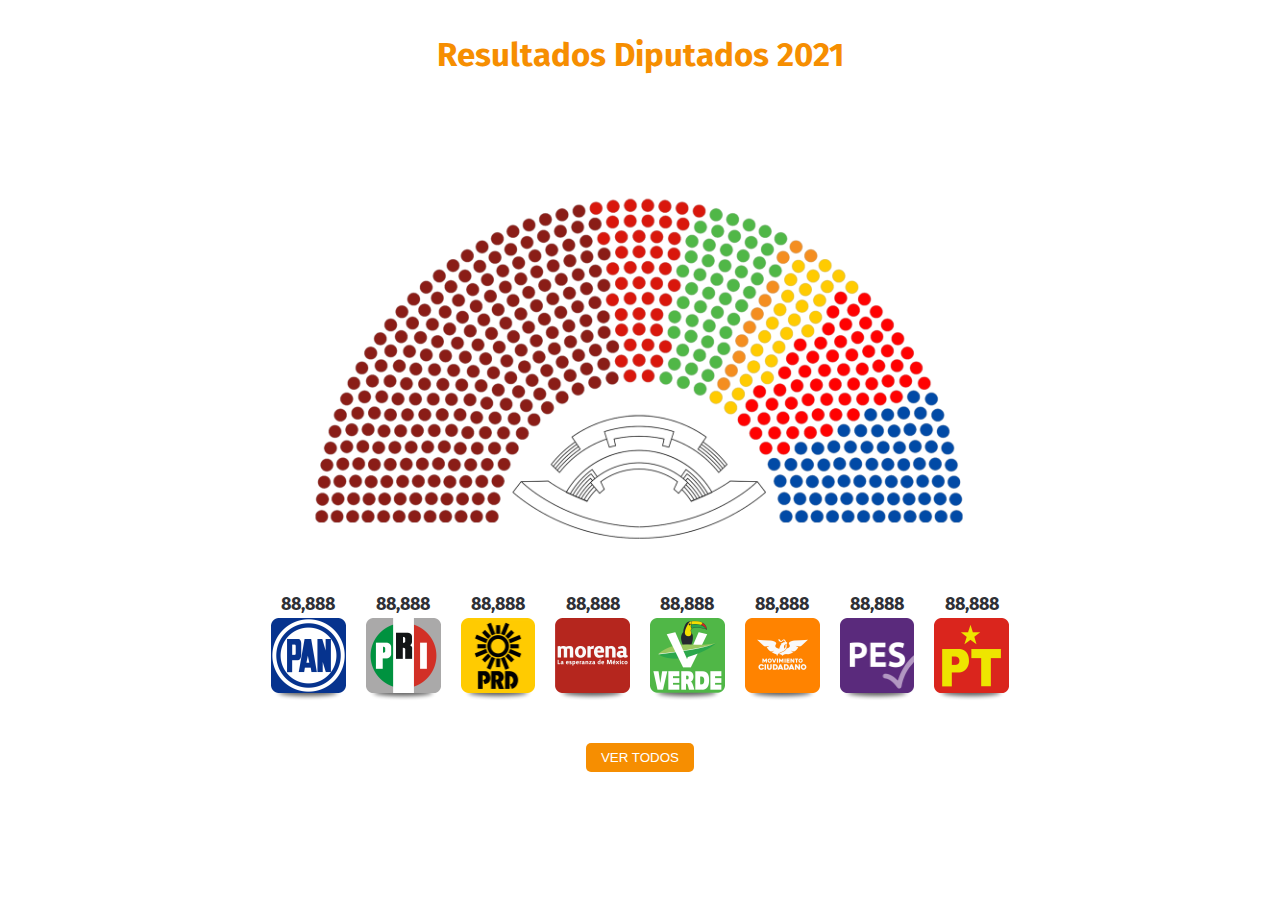
==== docs/index.html @ 229eb5ef "update functionality buttons" ====
<!DOCTYPE html><html lang="es"><head><meta charset="UTF-8"><meta name="viewport" content="width=device-width,initial-scale=1,maximum-scale=1,user-scalable=no"><title>Resultados diputados 2021</title><link rel="stylesheet" href="css/styles.min.css"></head><body><div class="container"><h2 class="title">Resultados Diputados 2021</h2><div class="imagen-camara"><img src="img/asientos/camara-img.png" class="img-responsive" alt=""><div class="imagen-camara__asientos asientos"><img src="img/asientos/pan.png" class="img-responsive" alt="" data="pan"> <img src="img/asientos/pri.png" class="img-responsive" alt="" data="pri"> <img src="img/asientos/prd.png" class="img-responsive" alt="" data="prd"> <img src="img/asientos/morena.png" class="img-responsive" alt="" data="morena"> <img src="img/asientos/pv.png" class="img-responsive" alt="" data="pv"> <img src="img/asientos/mc.png" class="img-responsive" alt="" data="mc"> <img src="img/asientos/pt.png" class="img-responsive" alt="" data="pt"></div></div><div class="botones-partidos"><div class="botones-partidos__wrap-boton wrap-button"><span class="botones-partidos__number contador-partido">88,888</span><div class="botones-partidos__boton boton-partido" data="pan"><img src="img/pan.png" class="img-responsive" alt=""></div><img src="img/shadow.png" class="shadow-button" alt=""></div><div class="botones-partidos__wrap-boton wrap-button"><span class="botones-partidos__number contador-partido">88,888</span><div class="botones-partidos__boton boton-partido" data="pri"><img src="img/pri.png" class="img-responsive" alt=""></div><img src="img/shadow.png" class="shadow-button" alt=""></div><div class="botones-partidos__wrap-boton wrap-button"><span class="botones-partidos__number contador-partido">88,888</span><div class="botones-partidos__boton boton-partido" data="prd"><img src="img/prd.png" class="img-responsive" alt=""></div><img src="img/shadow.png" class="shadow-button" alt=""></div><div class="botones-partidos__wrap-boton wrap-button"><span class="botones-partidos__number contador-partido">88,888</span><div class="botones-partidos__boton boton-partido" data="morena"><img src="img/morena.png" class="img-responsive" alt=""></div><img src="img/shadow.png" class="shadow-button" alt=""></div><div class="botones-partidos__wrap-boton wrap-button"><span class="botones-partidos__number contador-partido">88,888</span><div class="botones-partidos__boton boton-partido" data="pv"><img src="img/pv.png" class="img-responsive" alt=""></div><img src="img/shadow.png" class="shadow-button" alt=""></div><div class="botones-partidos__wrap-boton wrap-button"><span class="botones-partidos__number contador-partido">88,888</span><div class="botones-partidos__boton boton-partido" data="mc"><img src="img/mc.png" class="img-responsive" alt=""></div><img src="img/shadow.png" class="shadow-button" alt=""></div><div class="botones-partidos__wrap-boton wrap-button"><span class="botones-partidos__number contador-partido">88,888</span><div class="botones-partidos__boton boton-partido" data="pes"><img src="img/pes.png" class="img-responsive" alt=""></div><img src="img/shadow.png" class="shadow-button" alt=""></div><div class="botones-partidos__wrap-boton wrap-button"><span class="botones-partidos__number contador-partido">88,888</span><div class="botones-partidos__boton boton-partido" data="pt"><img src="img/pt.png" class="img-responsive" alt=""></div><img src="img/shadow.png" class="shadow-button" alt=""></div></div><div class="wrap-button-all"><button class="button-all">Ver todos</button></div></div><script src="js/resources.min.js"></script><script src="js/main.min.js"></script></body></html>
---- docs/css/styles.min.css ----
@import url("https://fonts.googleapis.com/css2?family=Fira+Sans:wght@300;400;700&display=swap");*{margin:0;padding:0;box-sizing:border-box}body{background-color:#fff;color:#2e3035;font-family:'Fira Sans', sans-serif}.container{width:100%;max-width:768px;margin:0 auto;padding:20px 15px;position:relative}.title{text-align:center;color:#f68e01;padding:15px 0;font-size:1.5625rem}@media screen and (min-width: 48rem){.title{font-size:2.0625rem}}.img-responsive{display:block;width:100%;height:auto;margin:0 auto}.imagen-camara{position:relative;height:250px}.imagen-camara__asientos{position:absolute;top:0;left:0;width:100%;height:100%}.imagen-camara__asientos img{position:absolute;top:0;left:0;width:100%;height:auto}@media screen and (min-width: 48rem){.imagen-camara{height:500px}}.botones-partidos{display:-webkit-box;display:-webkit-flex;display:-ms-flexbox;display:flex;-webkit-box-pack:justify;-webkit-justify-content:space-between;-ms-flex-pack:justify;justify-content:space-between;-webkit-flex-wrap:wrap;-ms-flex-wrap:wrap;flex-wrap:wrap}.botones-partidos__wrap-boton{width:calc((100% - 60px) / 4);position:relative;margin-bottom:30px;padding-bottom:20px}.botones-partidos__wrap-boton .shadow-button{display:block;width:110%;position:absolute;bottom:10px;left:-4px;right:0;margin:0 auto}.botones-partidos__boton{cursor:pointer;-webkit-transition:all .2s ease-in-out;transition:all .2s ease-in-out;position:relative;z-index:2}.botones-partidos__boton:hover{-webkit-transform:scale(0.9);-ms-transform:scale(0.9);transform:scale(0.9)}.botones-partidos__number{display:block;text-align:center;font-weight:700;padding:3px 0;font-size:1.125rem}@media screen and (min-width: 48rem){.botones-partidos__wrap-boton{width:calc((100% - 140px) / 8)}}.wrap-button-all{display:-webkit-box;display:-webkit-flex;display:-ms-flexbox;display:flex;-webkit-box-pack:center;-webkit-justify-content:center;-ms-flex-pack:center;justify-content:center}.wrap-button-all .button-all{display:inline-block;background-color:#f68e01;color:white;border:none;outline:none !important;text-transform:uppercase;padding:7px 15px;border-radius:5px;cursor:pointer;-webkit-transition:all .2s ease-in-out;transition:all .2s ease-in-out}.wrap-button-all .button-all:hover{opacity:.8}
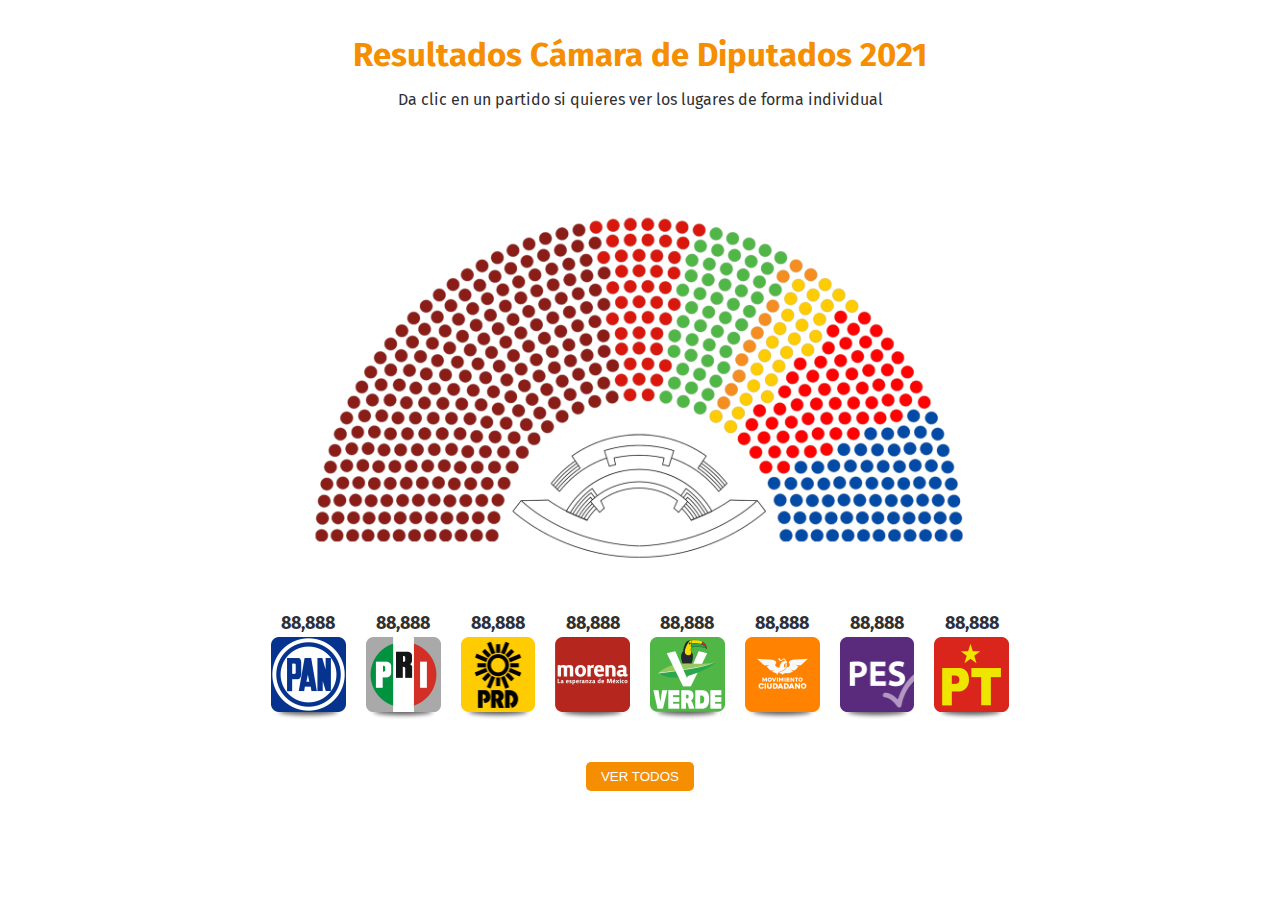
==== commit 63398547: "add text instructions" ====
--- a/docs/index.html
+++ b/docs/index.html
@@ -1 +1 @@
-<!DOCTYPE html><html lang="es"><head><meta charset="UTF-8"><meta name="viewport" content="width=device-width,initial-scale=1,maximum-scale=1,user-scalable=no"><title>Resultados diputados 2021</title><link rel="stylesheet" href="css/styles.min.css"></head><body><div class="container"><h2 class="title">Resultados Diputados 2021</h2><div class="imagen-camara"><img src="img/asientos/camara-img.png" class="img-responsive" alt=""><div class="imagen-camara__asientos asientos"><img src="img/asientos/pan.png" class="img-responsive" alt="" data="pan"> <img src="img/asientos/pri.png" class="img-responsive" alt="" data="pri"> <img src="img/asientos/prd.png" class="img-responsive" alt="" data="prd"> <img src="img/asientos/morena.png" class="img-responsive" alt="" data="morena"> <img src="img/asientos/pv.png" class="img-responsive" alt="" data="pv"> <img src="img/asientos/mc.png" class="img-responsive" alt="" data="mc"> <img src="img/asientos/pt.png" class="img-responsive" alt="" data="pt"></div></div><div class="botones-partidos"><div class="botones-partidos__wrap-boton wrap-button"><span class="botones-partidos__number contador-partido">88,888</span><div class="botones-partidos__boton boton-partido" data="pan"><img src="img/pan.png" class="img-responsive" alt=""></div><img src="img/shadow.png" class="shadow-button" alt=""></div><div class="botones-partidos__wrap-boton wrap-button"><span class="botones-partidos__number contador-partido">88,888</span><div class="botones-partidos__boton boton-partido" data="pri"><img src="img/pri.png" class="img-responsive" alt=""></div><img src="img/shadow.png" class="shadow-button" alt=""></div><div class="botones-partidos__wrap-boton wrap-button"><span class="botones-partidos__number contador-partido">88,888</span><div class="botones-partidos__boton boton-partido" data="prd"><img src="img/prd.png" class="img-responsive" alt=""></div><img src="img/shadow.png" class="shadow-button" alt=""></div><div class="botones-partidos__wrap-boton wrap-button"><span class="botones-partidos__number contador-partido">88,888</span><div class="botones-partidos__boton boton-partido" data="morena"><img src="img/morena.png" class="img-responsive" alt=""></div><img src="img/shadow.png" class="shadow-button" alt=""></div><div class="botones-partidos__wrap-boton wrap-button"><span class="botones-partidos__number contador-partido">88,888</span><div class="botones-partidos__boton boton-partido" data="pv"><img src="img/pv.png" class="img-responsive" alt=""></div><img src="img/shadow.png" class="shadow-button" alt=""></div><div class="botones-partidos__wrap-boton wrap-button"><span class="botones-partidos__number contador-partido">88,888</span><div class="botones-partidos__boton boton-partido" data="mc"><img src="img/mc.png" class="img-responsive" alt=""></div><img src="img/shadow.png" class="shadow-button" alt=""></div><div class="botones-partidos__wrap-boton wrap-button"><span class="botones-partidos__number contador-partido">88,888</span><div class="botones-partidos__boton boton-partido" data="pes"><img src="img/pes.png" class="img-responsive" alt=""></div><img src="img/shadow.png" class="shadow-button" alt=""></div><div class="botones-partidos__wrap-boton wrap-button"><span class="botones-partidos__number contador-partido">88,888</span><div class="botones-partidos__boton boton-partido" data="pt"><img src="img/pt.png" class="img-responsive" alt=""></div><img src="img/shadow.png" class="shadow-button" alt=""></div></div><div class="wrap-button-all"><button class="button-all">Ver todos</button></div></div><script src="js/resources.min.js"></script><script src="js/main.min.js"></script></body></html>+<!DOCTYPE html><html lang="es"><head><meta charset="UTF-8"><meta name="viewport" content="width=device-width,initial-scale=1,maximum-scale=1,user-scalable=no"><title>Resultados diputados 2021</title><link rel="stylesheet" href="css/styles.min.css"></head><body><div class="container"><h2 class="title">Resultados Cámara de Diputados 2021</h2><p class="text-instructions">Da clic en un partido si quieres ver los lugares de forma individual</p><div class="imagen-camara"><img src="img/asientos/camara-img.png" class="img-responsive" alt=""><div class="imagen-camara__asientos asientos"><img src="img/asientos/pan.png" class="img-responsive" alt="" data="pan"> <img src="img/asientos/pri.png" class="img-responsive" alt="" data="pri"> <img src="img/asientos/prd.png" class="img-responsive" alt="" data="prd"> <img src="img/asientos/morena.png" class="img-responsive" alt="" data="morena"> <img src="img/asientos/pv.png" class="img-responsive" alt="" data="pv"> <img src="img/asientos/mc.png" class="img-responsive" alt="" data="mc"> <img src="img/asientos/pt.png" class="img-responsive" alt="" data="pt"></div></div><div class="botones-partidos"><div class="botones-partidos__wrap-boton wrap-button"><span class="botones-partidos__number contador-partido">88,888</span><div class="botones-partidos__boton boton-partido" data="pan"><img src="img/pan.png" class="img-responsive" alt=""></div><img src="img/shadow.png" class="shadow-button" alt=""></div><div class="botones-partidos__wrap-boton wrap-button"><span class="botones-partidos__number contador-partido">88,888</span><div class="botones-partidos__boton boton-partido" data="pri"><img src="img/pri.png" class="img-responsive" alt=""></div><img src="img/shadow.png" class="shadow-button" alt=""></div><div class="botones-partidos__wrap-boton wrap-button"><span class="botones-partidos__number contador-partido">88,888</span><div class="botones-partidos__boton boton-partido" data="prd"><img src="img/prd.png" class="img-responsive" alt=""></div><img src="img/shadow.png" class="shadow-button" alt=""></div><div class="botones-partidos__wrap-boton wrap-button"><span class="botones-partidos__number contador-partido">88,888</span><div class="botones-partidos__boton boton-partido" data="morena"><img src="img/morena.png" class="img-responsive" alt=""></div><img src="img/shadow.png" class="shadow-button" alt=""></div><div class="botones-partidos__wrap-boton wrap-button"><span class="botones-partidos__number contador-partido">88,888</span><div class="botones-partidos__boton boton-partido" data="pv"><img src="img/pv.png" class="img-responsive" alt=""></div><img src="img/shadow.png" class="shadow-button" alt=""></div><div class="botones-partidos__wrap-boton wrap-button"><span class="botones-partidos__number contador-partido">88,888</span><div class="botones-partidos__boton boton-partido" data="mc"><img src="img/mc.png" class="img-responsive" alt=""></div><img src="img/shadow.png" class="shadow-button" alt=""></div><div class="botones-partidos__wrap-boton wrap-button"><span class="botones-partidos__number contador-partido">88,888</span><div class="botones-partidos__boton boton-partido" data="pes"><img src="img/pes.png" class="img-responsive" alt=""></div><img src="img/shadow.png" class="shadow-button" alt=""></div><div class="botones-partidos__wrap-boton wrap-button"><span class="botones-partidos__number contador-partido">88,888</span><div class="botones-partidos__boton boton-partido" data="pt"><img src="img/pt.png" class="img-responsive" alt=""></div><img src="img/shadow.png" class="shadow-button" alt=""></div></div><div class="wrap-button-all"><button class="button-all">Ver todos</button></div></div><script src="js/resources.min.js"></script><script src="js/main.min.js"></script></body></html>--- a/docs/css/styles.min.css
+++ b/docs/css/styles.min.css
@@ -1 +1 @@
-@import url("https://fonts.googleapis.com/css2?family=Fira+Sans:wght@300;400;700&display=swap");*{margin:0;padding:0;box-sizing:border-box}body{background-color:#fff;color:#2e3035;font-family:'Fira Sans', sans-serif}.container{width:100%;max-width:768px;margin:0 auto;padding:20px 15px;position:relative}.title{text-align:center;color:#f68e01;padding:15px 0;font-size:1.5625rem}@media screen and (min-width: 48rem){.title{font-size:2.0625rem}}.img-responsive{display:block;width:100%;height:auto;margin:0 auto}.imagen-camara{position:relative;height:250px}.imagen-camara__asientos{position:absolute;top:0;left:0;width:100%;height:100%}.imagen-camara__asientos img{position:absolute;top:0;left:0;width:100%;height:auto}@media screen and (min-width: 48rem){.imagen-camara{height:500px}}.botones-partidos{display:-webkit-box;display:-webkit-flex;display:-ms-flexbox;display:flex;-webkit-box-pack:justify;-webkit-justify-content:space-between;-ms-flex-pack:justify;justify-content:space-between;-webkit-flex-wrap:wrap;-ms-flex-wrap:wrap;flex-wrap:wrap}.botones-partidos__wrap-boton{width:calc((100% - 60px) / 4);position:relative;margin-bottom:30px;padding-bottom:20px}.botones-partidos__wrap-boton .shadow-button{display:block;width:110%;position:absolute;bottom:10px;left:-4px;right:0;margin:0 auto}.botones-partidos__boton{cursor:pointer;-webkit-transition:all .2s ease-in-out;transition:all .2s ease-in-out;position:relative;z-index:2}.botones-partidos__boton:hover{-webkit-transform:scale(0.9);-ms-transform:scale(0.9);transform:scale(0.9)}.botones-partidos__number{display:block;text-align:center;font-weight:700;padding:3px 0;font-size:1.125rem}@media screen and (min-width: 48rem){.botones-partidos__wrap-boton{width:calc((100% - 140px) / 8)}}.wrap-button-all{display:-webkit-box;display:-webkit-flex;display:-ms-flexbox;display:flex;-webkit-box-pack:center;-webkit-justify-content:center;-ms-flex-pack:center;justify-content:center}.wrap-button-all .button-all{display:inline-block;background-color:#f68e01;color:white;border:none;outline:none !important;text-transform:uppercase;padding:7px 15px;border-radius:5px;cursor:pointer;-webkit-transition:all .2s ease-in-out;transition:all .2s ease-in-out}.wrap-button-all .button-all:hover{opacity:.8}
+@import url("https://fonts.googleapis.com/css2?family=Fira+Sans:wght@300;400;700&display=swap");*{margin:0;padding:0;box-sizing:border-box}body{background-color:#fff;color:#2e3035;font-family:'Fira Sans', sans-serif}.container{width:100%;max-width:768px;margin:0 auto;padding:20px 15px;position:relative}.title{text-align:center;color:#f68e01;padding:15px 0;font-size:1.5625rem}@media screen and (min-width: 48rem){.title{font-size:2.0625rem}}.text-instructions{text-align:center}.img-responsive{display:block;width:100%;height:auto;margin:0 auto}.imagen-camara{position:relative;height:250px}.imagen-camara__asientos{position:absolute;top:0;left:0;width:100%;height:100%}.imagen-camara__asientos img{position:absolute;top:0;left:0;width:100%;height:auto}@media screen and (min-width: 48rem){.imagen-camara{height:500px}}.botones-partidos{display:-webkit-box;display:-webkit-flex;display:-ms-flexbox;display:flex;-webkit-box-pack:justify;-webkit-justify-content:space-between;-ms-flex-pack:justify;justify-content:space-between;-webkit-flex-wrap:wrap;-ms-flex-wrap:wrap;flex-wrap:wrap}.botones-partidos__wrap-boton{width:calc((100% - 60px) / 4);position:relative;margin-bottom:30px;padding-bottom:20px}.botones-partidos__wrap-boton .shadow-button{display:block;width:110%;position:absolute;bottom:10px;left:-4px;right:0;margin:0 auto}.botones-partidos__boton{cursor:pointer;-webkit-transition:all .2s ease-in-out;transition:all .2s ease-in-out;position:relative;z-index:2}.botones-partidos__boton:hover{-webkit-transform:scale(0.9);-ms-transform:scale(0.9);transform:scale(0.9)}.botones-partidos__number{display:block;text-align:center;font-weight:700;padding:3px 0;font-size:1.125rem}@media screen and (min-width: 48rem){.botones-partidos__wrap-boton{width:calc((100% - 140px) / 8)}}.wrap-button-all{display:-webkit-box;display:-webkit-flex;display:-ms-flexbox;display:flex;-webkit-box-pack:center;-webkit-justify-content:center;-ms-flex-pack:center;justify-content:center}.wrap-button-all .button-all{display:inline-block;background-color:#f68e01;color:white;border:none;outline:none !important;text-transform:uppercase;padding:7px 15px;border-radius:5px;cursor:pointer;-webkit-transition:all .2s ease-in-out;transition:all .2s ease-in-out}.wrap-button-all .button-all:hover{opacity:.8}
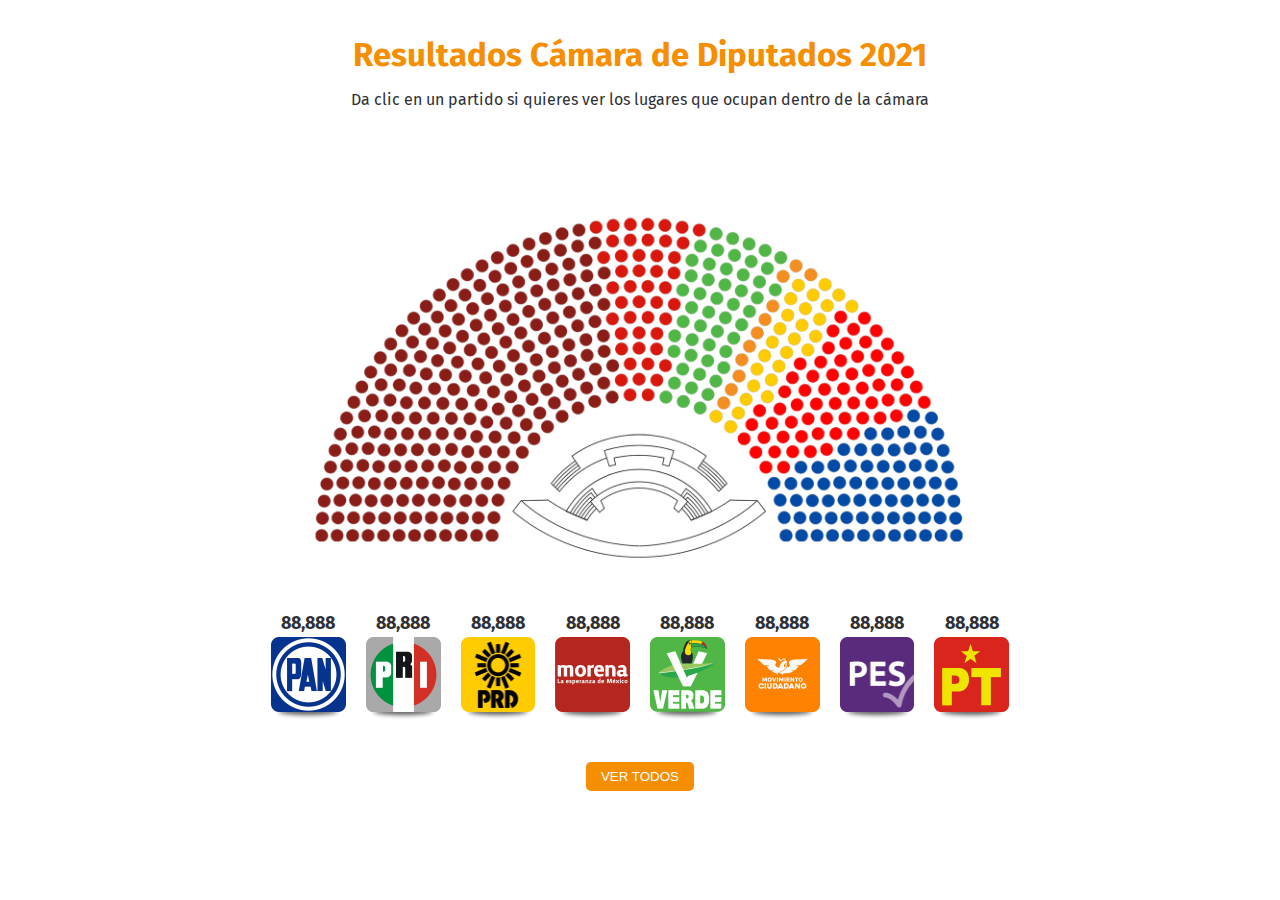
==== commit 5de99f25: "add production component" ====
--- a/docs/index.html
+++ b/docs/index.html
@@ -1 +1 @@
-<!DOCTYPE html><html lang="es"><head><meta charset="UTF-8"><meta name="viewport" content="width=device-width,initial-scale=1,maximum-scale=1,user-scalable=no"><title>Resultados diputados 2021</title><link rel="stylesheet" href="css/styles.min.css"></head><body><div class="container"><h2 class="title">Resultados Cámara de Diputados 2021</h2><p class="text-instructions">Da clic en un partido si quieres ver los lugares de forma individual</p><div class="imagen-camara"><img src="img/asientos/camara-img.png" class="img-responsive" alt=""><div class="imagen-camara__asientos asientos"><img src="img/asientos/pan.png" class="img-responsive" alt="" data="pan"> <img src="img/asientos/pri.png" class="img-responsive" alt="" data="pri"> <img src="img/asientos/prd.png" class="img-responsive" alt="" data="prd"> <img src="img/asientos/morena.png" class="img-responsive" alt="" data="morena"> <img src="img/asientos/pv.png" class="img-responsive" alt="" data="pv"> <img src="img/asientos/mc.png" class="img-responsive" alt="" data="mc"> <img src="img/asientos/pt.png" class="img-responsive" alt="" data="pt"></div></div><div class="botones-partidos"><div class="botones-partidos__wrap-boton wrap-button"><span class="botones-partidos__number contador-partido">88,888</span><div class="botones-partidos__boton boton-partido" data="pan"><img src="img/pan.png" class="img-responsive" alt=""></div><img src="img/shadow.png" class="shadow-button" alt=""></div><div class="botones-partidos__wrap-boton wrap-button"><span class="botones-partidos__number contador-partido">88,888</span><div class="botones-partidos__boton boton-partido" data="pri"><img src="img/pri.png" class="img-responsive" alt=""></div><img src="img/shadow.png" class="shadow-button" alt=""></div><div class="botones-partidos__wrap-boton wrap-button"><span class="botones-partidos__number contador-partido">88,888</span><div class="botones-partidos__boton boton-partido" data="prd"><img src="img/prd.png" class="img-responsive" alt=""></div><img src="img/shadow.png" class="shadow-button" alt=""></div><div class="botones-partidos__wrap-boton wrap-button"><span class="botones-partidos__number contador-partido">88,888</span><div class="botones-partidos__boton boton-partido" data="morena"><img src="img/morena.png" class="img-responsive" alt=""></div><img src="img/shadow.png" class="shadow-button" alt=""></div><div class="botones-partidos__wrap-boton wrap-button"><span class="botones-partidos__number contador-partido">88,888</span><div class="botones-partidos__boton boton-partido" data="pv"><img src="img/pv.png" class="img-responsive" alt=""></div><img src="img/shadow.png" class="shadow-button" alt=""></div><div class="botones-partidos__wrap-boton wrap-button"><span class="botones-partidos__number contador-partido">88,888</span><div class="botones-partidos__boton boton-partido" data="mc"><img src="img/mc.png" class="img-responsive" alt=""></div><img src="img/shadow.png" class="shadow-button" alt=""></div><div class="botones-partidos__wrap-boton wrap-button"><span class="botones-partidos__number contador-partido">88,888</span><div class="botones-partidos__boton boton-partido" data="pes"><img src="img/pes.png" class="img-responsive" alt=""></div><img src="img/shadow.png" class="shadow-button" alt=""></div><div class="botones-partidos__wrap-boton wrap-button"><span class="botones-partidos__number contador-partido">88,888</span><div class="botones-partidos__boton boton-partido" data="pt"><img src="img/pt.png" class="img-responsive" alt=""></div><img src="img/shadow.png" class="shadow-button" alt=""></div></div><div class="wrap-button-all"><button class="button-all">Ver todos</button></div></div><script src="js/resources.min.js"></script><script src="js/main.min.js"></script></body></html>+<!DOCTYPE html><html lang="es"><head><meta charset="UTF-8"><meta name="viewport" content="width=device-width,initial-scale=1,maximum-scale=1,user-scalable=no"><title>Resultados diputados 2021</title><link rel="stylesheet" href="css/styles.min.css"></head><body><div class="container"><h2 class="title">Resultados Cámara de Diputados 2021</h2><p class="text-instructions">Da clic en un partido si quieres ver los lugares que ocupan dentro de la cámara</p><div class="imagen-camara"><img src="img/asientos/camara-img.png" class="img-responsive" alt=""><div class="imagen-camara__asientos asientos"><img src="img/asientos/pan.png" class="img-responsive" alt="" data="pan"> <img src="img/asientos/pri.png" class="img-responsive" alt="" data="pri"> <img src="img/asientos/prd.png" class="img-responsive" alt="" data="prd"> <img src="img/asientos/morena.png" class="img-responsive" alt="" data="morena"> <img src="img/asientos/pv.png" class="img-responsive" alt="" data="pv"> <img src="img/asientos/mc.png" class="img-responsive" alt="" data="mc"> <img src="img/asientos/pt.png" class="img-responsive" alt="" data="pt"></div></div><div class="botones-partidos"><div class="botones-partidos__wrap-boton wrap-button"><span class="botones-partidos__number contador-partido">88,888</span><div class="botones-partidos__boton boton-partido" data="pan"><img src="img/pan.png" class="img-responsive" alt=""></div><img src="img/shadow.png" class="shadow-button" alt=""></div><div class="botones-partidos__wrap-boton wrap-button"><span class="botones-partidos__number contador-partido">88,888</span><div class="botones-partidos__boton boton-partido" data="pri"><img src="img/pri.png" class="img-responsive" alt=""></div><img src="img/shadow.png" class="shadow-button" alt=""></div><div class="botones-partidos__wrap-boton wrap-button"><span class="botones-partidos__number contador-partido">88,888</span><div class="botones-partidos__boton boton-partido" data="prd"><img src="img/prd.png" class="img-responsive" alt=""></div><img src="img/shadow.png" class="shadow-button" alt=""></div><div class="botones-partidos__wrap-boton wrap-button"><span class="botones-partidos__number contador-partido">88,888</span><div class="botones-partidos__boton boton-partido" data="morena"><img src="img/morena.png" class="img-responsive" alt=""></div><img src="img/shadow.png" class="shadow-button" alt=""></div><div class="botones-partidos__wrap-boton wrap-button"><span class="botones-partidos__number contador-partido">88,888</span><div class="botones-partidos__boton boton-partido" data="pv"><img src="img/pv.png" class="img-responsive" alt=""></div><img src="img/shadow.png" class="shadow-button" alt=""></div><div class="botones-partidos__wrap-boton wrap-button"><span class="botones-partidos__number contador-partido">88,888</span><div class="botones-partidos__boton boton-partido" data="mc"><img src="img/mc.png" class="img-responsive" alt=""></div><img src="img/shadow.png" class="shadow-button" alt=""></div><div class="botones-partidos__wrap-boton wrap-button"><span class="botones-partidos__number contador-partido">88,888</span><div class="botones-partidos__boton boton-partido" data="pes"><img src="img/pes.png" class="img-responsive" alt=""></div><img src="img/shadow.png" class="shadow-button" alt=""></div><div class="botones-partidos__wrap-boton wrap-button"><span class="botones-partidos__number contador-partido">88,888</span><div class="botones-partidos__boton boton-partido" data="pt"><img src="img/pt.png" class="img-responsive" alt=""></div><img src="img/shadow.png" class="shadow-button" alt=""></div></div><div class="wrap-button-all"><button class="button-all">Ver todos</button></div></div><script src="js/resources.min.js"></script><script src="js/main.min.js"></script></body></html>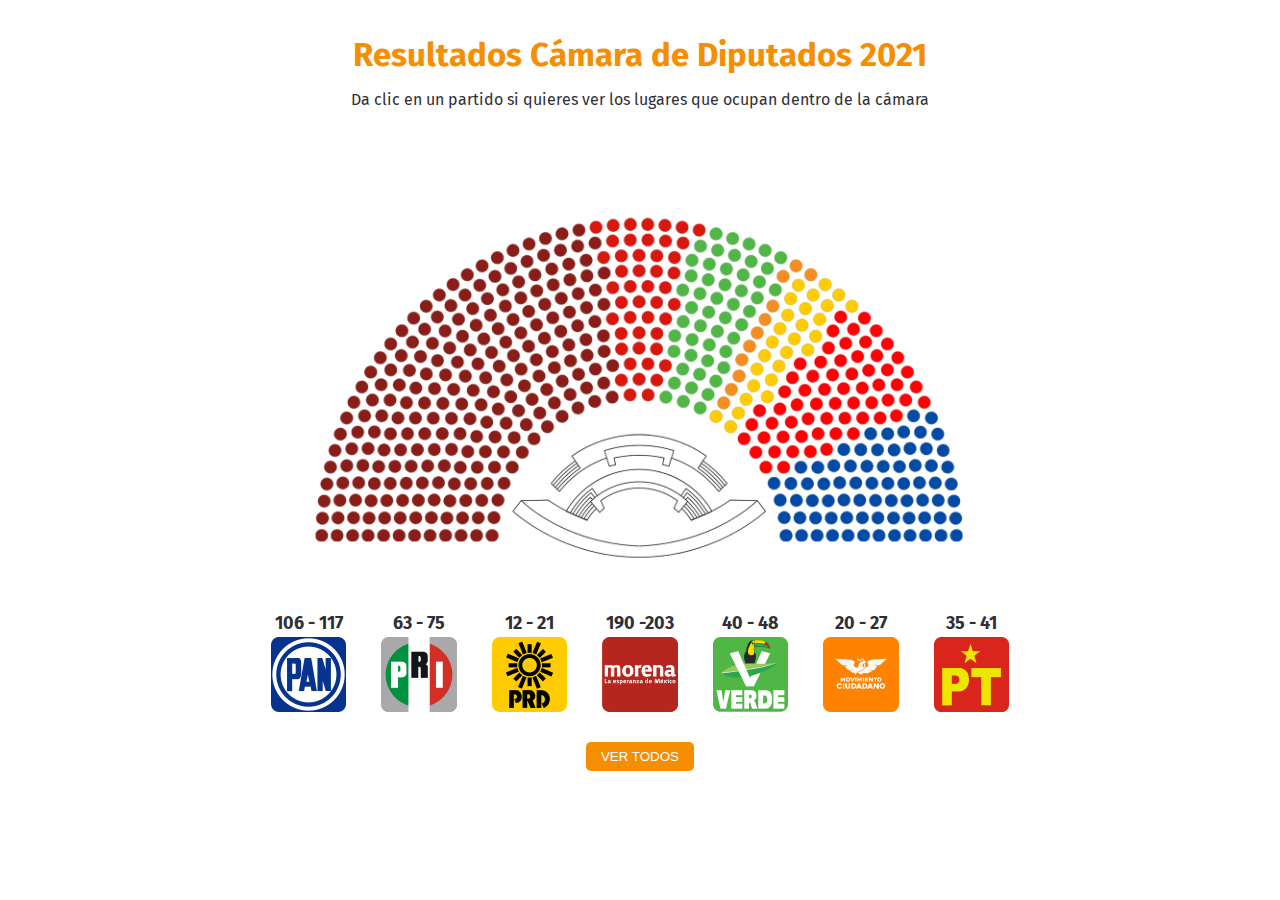
==== commit fe78c4d7: "add info to component" ====
--- a/docs/index.html
+++ b/docs/index.html
@@ -1 +1 @@
-<!DOCTYPE html><html lang="es"><head><meta charset="UTF-8"><meta name="viewport" content="width=device-width,initial-scale=1,maximum-scale=1,user-scalable=no"><title>Resultados diputados 2021</title><link rel="stylesheet" href="css/styles.min.css"></head><body><div class="container"><h2 class="title">Resultados Cámara de Diputados 2021</h2><p class="text-instructions">Da clic en un partido si quieres ver los lugares que ocupan dentro de la cámara</p><div class="imagen-camara"><img src="img/asientos/camara-img.png" class="img-responsive" alt=""><div class="imagen-camara__asientos asientos"><img src="img/asientos/pan.png" class="img-responsive" alt="" data="pan"> <img src="img/asientos/pri.png" class="img-responsive" alt="" data="pri"> <img src="img/asientos/prd.png" class="img-responsive" alt="" data="prd"> <img src="img/asientos/morena.png" class="img-responsive" alt="" data="morena"> <img src="img/asientos/pv.png" class="img-responsive" alt="" data="pv"> <img src="img/asientos/mc.png" class="img-responsive" alt="" data="mc"> <img src="img/asientos/pt.png" class="img-responsive" alt="" data="pt"></div></div><div class="botones-partidos"><div class="botones-partidos__wrap-boton wrap-button"><span class="botones-partidos__number contador-partido">88,888</span><div class="botones-partidos__boton boton-partido" data="pan"><img src="img/pan.png" class="img-responsive" alt=""></div><img src="img/shadow.png" class="shadow-button" alt=""></div><div class="botones-partidos__wrap-boton wrap-button"><span class="botones-partidos__number contador-partido">88,888</span><div class="botones-partidos__boton boton-partido" data="pri"><img src="img/pri.png" class="img-responsive" alt=""></div><img src="img/shadow.png" class="shadow-button" alt=""></div><div class="botones-partidos__wrap-boton wrap-button"><span class="botones-partidos__number contador-partido">88,888</span><div class="botones-partidos__boton boton-partido" data="prd"><img src="img/prd.png" class="img-responsive" alt=""></div><img src="img/shadow.png" class="shadow-button" alt=""></div><div class="botones-partidos__wrap-boton wrap-button"><span class="botones-partidos__number contador-partido">88,888</span><div class="botones-partidos__boton boton-partido" data="morena"><img src="img/morena.png" class="img-responsive" alt=""></div><img src="img/shadow.png" class="shadow-button" alt=""></div><div class="botones-partidos__wrap-boton wrap-button"><span class="botones-partidos__number contador-partido">88,888</span><div class="botones-partidos__boton boton-partido" data="pv"><img src="img/pv.png" class="img-responsive" alt=""></div><img src="img/shadow.png" class="shadow-button" alt=""></div><div class="botones-partidos__wrap-boton wrap-button"><span class="botones-partidos__number contador-partido">88,888</span><div class="botones-partidos__boton boton-partido" data="mc"><img src="img/mc.png" class="img-responsive" alt=""></div><img src="img/shadow.png" class="shadow-button" alt=""></div><div class="botones-partidos__wrap-boton wrap-button"><span class="botones-partidos__number contador-partido">88,888</span><div class="botones-partidos__boton boton-partido" data="pes"><img src="img/pes.png" class="img-responsive" alt=""></div><img src="img/shadow.png" class="shadow-button" alt=""></div><div class="botones-partidos__wrap-boton wrap-button"><span class="botones-partidos__number contador-partido">88,888</span><div class="botones-partidos__boton boton-partido" data="pt"><img src="img/pt.png" class="img-responsive" alt=""></div><img src="img/shadow.png" class="shadow-button" alt=""></div></div><div class="wrap-button-all"><button class="button-all">Ver todos</button></div></div><script src="js/resources.min.js"></script><script src="js/main.min.js"></script></body></html>+<!DOCTYPE html><html lang="es"><head><meta charset="UTF-8"><meta name="viewport" content="width=device-width,initial-scale=1,maximum-scale=1,user-scalable=no"><title>Resultados diputados 2021</title><link rel="stylesheet" href="css/styles.min.css"></head><body><div class="container"><h2 class="title">Resultados Cámara de Diputados 2021</h2><p class="text-instructions">Da clic en un partido si quieres ver los lugares que ocupan dentro de la cámara</p><div class="imagen-camara"><img src="img/asientos/camara-img.png" class="img-responsive" alt=""><div class="imagen-camara__asientos asientos"><img src="img/asientos/pan.png" class="img-responsive" alt="" data="pan"> <img src="img/asientos/pri.png" class="img-responsive" alt="" data="pri"> <img src="img/asientos/prd.png" class="img-responsive" alt="" data="prd"> <img src="img/asientos/morena.png" class="img-responsive" alt="" data="morena"> <img src="img/asientos/pv.png" class="img-responsive" alt="" data="pv"> <img src="img/asientos/mc.png" class="img-responsive" alt="" data="mc"> <img src="img/asientos/pt.png" class="img-responsive" alt="" data="pt"></div></div><div class="botones-partidos"><div class="botones-partidos__wrap-boton wrap-button"><span class="botones-partidos__number contador-partido">106 - 117</span><div class="botones-partidos__boton boton-partido" data="pan"><img src="img/pan.png" class="img-responsive" alt=""></div><img src="img/shadow.png" class="shadow-button" alt=""></div><div class="botones-partidos__wrap-boton wrap-button"><span class="botones-partidos__number contador-partido">63 - 75</span><div class="botones-partidos__boton boton-partido" data="pri"><img src="img/pri.png" class="img-responsive" alt=""></div><img src="img/shadow.png" class="shadow-button" alt=""></div><div class="botones-partidos__wrap-boton wrap-button"><span class="botones-partidos__number contador-partido">12 - 21</span><div class="botones-partidos__boton boton-partido" data="prd"><img src="img/prd.png" class="img-responsive" alt=""></div><img src="img/shadow.png" class="shadow-button" alt=""></div><div class="botones-partidos__wrap-boton wrap-button"><span class="botones-partidos__number contador-partido">190 -203</span><div class="botones-partidos__boton boton-partido" data="morena"><img src="img/morena.png" class="img-responsive" alt=""></div><img src="img/shadow.png" class="shadow-button" alt=""></div><div class="botones-partidos__wrap-boton wrap-button"><span class="botones-partidos__number contador-partido">40 - 48</span><div class="botones-partidos__boton boton-partido" data="pv"><img src="img/pv.png" class="img-responsive" alt=""></div><img src="img/shadow.png" class="shadow-button" alt=""></div><div class="botones-partidos__wrap-boton wrap-button"><span class="botones-partidos__number contador-partido">20 - 27</span><div class="botones-partidos__boton boton-partido" data="mc"><img src="img/mc.png" class="img-responsive" alt=""></div><img src="img/shadow.png" class="shadow-button" alt=""></div><div class="botones-partidos__wrap-boton wrap-button"><span class="botones-partidos__number contador-partido">35 - 41</span><div class="botones-partidos__boton boton-partido" data="pt"><img src="img/pt.png" class="img-responsive" alt=""></div><img src="img/shadow.png" class="shadow-button" alt=""></div></div><div class="wrap-button-all"><button class="button-all">Ver todos</button></div></div><script src="js/resources.min.js"></script><script src="js/main.min.js"></script></body></html>--- a/docs/css/styles.min.css
+++ b/docs/css/styles.min.css
@@ -1 +1 @@
-@import url("https://fonts.googleapis.com/css2?family=Fira+Sans:wght@300;400;700&display=swap");*{margin:0;padding:0;box-sizing:border-box}body{background-color:#fff;color:#2e3035;font-family:'Fira Sans', sans-serif}.container{width:100%;max-width:768px;margin:0 auto;padding:20px 15px;position:relative}.title{text-align:center;color:#f68e01;padding:15px 0;font-size:1.5625rem}@media screen and (min-width: 48rem){.title{font-size:2.0625rem}}.text-instructions{text-align:center}.img-responsive{display:block;width:100%;height:auto;margin:0 auto}.imagen-camara{position:relative;height:250px}.imagen-camara__asientos{position:absolute;top:0;left:0;width:100%;height:100%}.imagen-camara__asientos img{position:absolute;top:0;left:0;width:100%;height:auto}@media screen and (min-width: 48rem){.imagen-camara{height:500px}}.botones-partidos{display:-webkit-box;display:-webkit-flex;display:-ms-flexbox;display:flex;-webkit-box-pack:justify;-webkit-justify-content:space-between;-ms-flex-pack:justify;justify-content:space-between;-webkit-flex-wrap:wrap;-ms-flex-wrap:wrap;flex-wrap:wrap}.botones-partidos__wrap-boton{width:calc((100% - 60px) / 4);position:relative;margin-bottom:30px;padding-bottom:20px}.botones-partidos__wrap-boton .shadow-button{display:block;width:110%;position:absolute;bottom:10px;left:-4px;right:0;margin:0 auto}.botones-partidos__boton{cursor:pointer;-webkit-transition:all .2s ease-in-out;transition:all .2s ease-in-out;position:relative;z-index:2}.botones-partidos__boton:hover{-webkit-transform:scale(0.9);-ms-transform:scale(0.9);transform:scale(0.9)}.botones-partidos__number{display:block;text-align:center;font-weight:700;padding:3px 0;font-size:1.125rem}@media screen and (min-width: 48rem){.botones-partidos__wrap-boton{width:calc((100% - 140px) / 8)}}.wrap-button-all{display:-webkit-box;display:-webkit-flex;display:-ms-flexbox;display:flex;-webkit-box-pack:center;-webkit-justify-content:center;-ms-flex-pack:center;justify-content:center}.wrap-button-all .button-all{display:inline-block;background-color:#f68e01;color:white;border:none;outline:none !important;text-transform:uppercase;padding:7px 15px;border-radius:5px;cursor:pointer;-webkit-transition:all .2s ease-in-out;transition:all .2s ease-in-out}.wrap-button-all .button-all:hover{opacity:.8}
+@import url("https://fonts.googleapis.com/css2?family=Fira+Sans:wght@300;400;700&display=swap");*{margin:0;padding:0;box-sizing:border-box}body{background-color:#fff;color:#2e3035;font-family:'Fira Sans', sans-serif}.container{width:100%;max-width:768px;margin:0 auto;padding:20px 15px;position:relative}.title{text-align:center;color:#f68e01;padding:15px 0;font-size:1.5625rem}@media screen and (min-width: 47.375rem){.title{font-size:2.0625rem}}.text-instructions{text-align:center}.img-responsive{display:block;width:100%;height:auto;margin:0 auto}.imagen-camara{position:relative;height:250px}.imagen-camara__asientos{position:absolute;top:0;left:0;width:100%;height:100%}.imagen-camara__asientos img{position:absolute;top:0;left:0;width:100%;height:auto}@media screen and (min-width: 47.375rem){.imagen-camara{height:500px}}.botones-partidos{display:-webkit-box;display:-webkit-flex;display:-ms-flexbox;display:flex;-webkit-box-pack:justify;-webkit-justify-content:space-between;-ms-flex-pack:justify;justify-content:space-between;-webkit-flex-wrap:wrap;-ms-flex-wrap:wrap;flex-wrap:wrap}.botones-partidos__wrap-boton{width:calc((100% - 60px) / 4);position:relative;margin-bottom:30px}.botones-partidos__wrap-boton .shadow-button{display:block;width:110%;position:absolute;bottom:12px;left:-2px;right:0;margin:0 auto}.botones-partidos__boton{cursor:pointer;-webkit-transition:all .2s ease-in-out;transition:all .2s ease-in-out;position:relative;z-index:2}.botones-partidos__boton:hover{-webkit-transform:scale(0.9);-ms-transform:scale(0.9);transform:scale(0.9)}.botones-partidos__number{display:block;text-align:center;font-weight:700;padding:3px 0;font-size:1.125rem}@media screen and (min-width: 47.375rem){.botones-partidos__wrap-boton{width:calc((100% - 210px) / 7)}}.wrap-button-all{display:-webkit-box;display:-webkit-flex;display:-ms-flexbox;display:flex;-webkit-box-pack:center;-webkit-justify-content:center;-ms-flex-pack:center;justify-content:center}.wrap-button-all .button-all{display:inline-block;background-color:#f68e01;color:white;border:none;outline:none !important;text-transform:uppercase;padding:7px 15px;border-radius:5px;cursor:pointer;-webkit-transition:all .2s ease-in-out;transition:all .2s ease-in-out}.wrap-button-all .button-all:hover{opacity:.8}
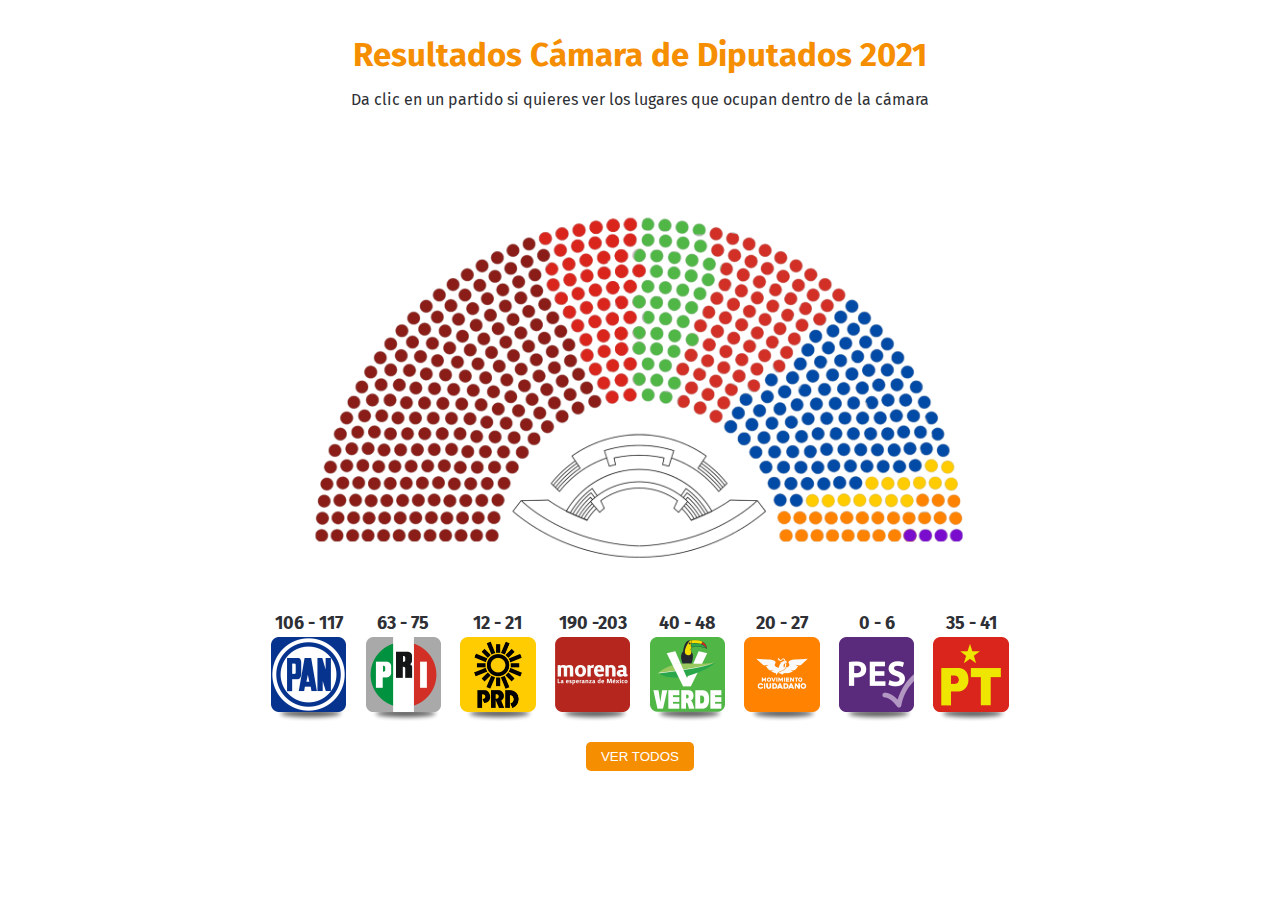
==== commit 46a50602: "se actualizaron numeros y asintos" ====
--- a/docs/index.html
+++ b/docs/index.html
@@ -1 +1 @@
-<!DOCTYPE html><html lang="es"><head><meta charset="UTF-8"><meta name="viewport" content="width=device-width,initial-scale=1,maximum-scale=1,user-scalable=no"><title>Resultados diputados 2021</title><link rel="stylesheet" href="css/styles.min.css"></head><body><div class="container"><h2 class="title">Resultados Cámara de Diputados 2021</h2><p class="text-instructions">Da clic en un partido si quieres ver los lugares que ocupan dentro de la cámara</p><div class="imagen-camara"><img src="img/asientos/camara-img.png" class="img-responsive" alt=""><div class="imagen-camara__asientos asientos"><img src="img/asientos/pan.png" class="img-responsive" alt="" data="pan"> <img src="img/asientos/pri.png" class="img-responsive" alt="" data="pri"> <img src="img/asientos/prd.png" class="img-responsive" alt="" data="prd"> <img src="img/asientos/morena.png" class="img-responsive" alt="" data="morena"> <img src="img/asientos/pv.png" class="img-responsive" alt="" data="pv"> <img src="img/asientos/mc.png" class="img-responsive" alt="" data="mc"> <img src="img/asientos/pt.png" class="img-responsive" alt="" data="pt"></div></div><div class="botones-partidos"><div class="botones-partidos__wrap-boton wrap-button"><span class="botones-partidos__number contador-partido">106 - 117</span><div class="botones-partidos__boton boton-partido" data="pan"><img src="img/pan.png" class="img-responsive" alt=""></div><img src="img/shadow.png" class="shadow-button" alt=""></div><div class="botones-partidos__wrap-boton wrap-button"><span class="botones-partidos__number contador-partido">63 - 75</span><div class="botones-partidos__boton boton-partido" data="pri"><img src="img/pri.png" class="img-responsive" alt=""></div><img src="img/shadow.png" class="shadow-button" alt=""></div><div class="botones-partidos__wrap-boton wrap-button"><span class="botones-partidos__number contador-partido">12 - 21</span><div class="botones-partidos__boton boton-partido" data="prd"><img src="img/prd.png" class="img-responsive" alt=""></div><img src="img/shadow.png" class="shadow-button" alt=""></div><div class="botones-partidos__wrap-boton wrap-button"><span class="botones-partidos__number contador-partido">190 -203</span><div class="botones-partidos__boton boton-partido" data="morena"><img src="img/morena.png" class="img-responsive" alt=""></div><img src="img/shadow.png" class="shadow-button" alt=""></div><div class="botones-partidos__wrap-boton wrap-button"><span class="botones-partidos__number contador-partido">40 - 48</span><div class="botones-partidos__boton boton-partido" data="pv"><img src="img/pv.png" class="img-responsive" alt=""></div><img src="img/shadow.png" class="shadow-button" alt=""></div><div class="botones-partidos__wrap-boton wrap-button"><span class="botones-partidos__number contador-partido">20 - 27</span><div class="botones-partidos__boton boton-partido" data="mc"><img src="img/mc.png" class="img-responsive" alt=""></div><img src="img/shadow.png" class="shadow-button" alt=""></div><div class="botones-partidos__wrap-boton wrap-button"><span class="botones-partidos__number contador-partido">35 - 41</span><div class="botones-partidos__boton boton-partido" data="pt"><img src="img/pt.png" class="img-responsive" alt=""></div><img src="img/shadow.png" class="shadow-button" alt=""></div></div><div class="wrap-button-all"><button class="button-all">Ver todos</button></div></div><script src="js/resources.min.js"></script><script src="js/main.min.js"></script></body></html>+<!DOCTYPE html><html lang="es"><head><meta charset="UTF-8"><meta name="viewport" content="width=device-width,initial-scale=1,maximum-scale=1,user-scalable=no"><title>Resultados diputados 2021</title><link rel="stylesheet" href="css/styles.min.css"></head><body><div class="container"><h2 class="title">Resultados Cámara de Diputados 2021</h2><p class="text-instructions">Da clic en un partido si quieres ver los lugares que ocupan dentro de la cámara</p><div class="imagen-camara"><img src="img/asientos/camara-img.png" class="img-responsive" alt=""><div class="imagen-camara__asientos asientos"><img src="img/asientos/pan.png" class="img-responsive" alt="" data="pan"> <img src="img/asientos/pri.png" class="img-responsive" alt="" data="pri"> <img src="img/asientos/prd.png" class="img-responsive" alt="" data="prd"> <img src="img/asientos/morena.png" class="img-responsive" alt="" data="morena"> <img src="img/asientos/pv.png" class="img-responsive" alt="" data="pv"> <img src="img/asientos/mc.png" class="img-responsive" alt="" data="mc"> <img src="img/asientos/pes.png" class="img-responsive" alt="" data="pes"> <img src="img/asientos/pt.png" class="img-responsive" alt="" data="pt"></div></div><div class="botones-partidos"><div class="botones-partidos__wrap-boton wrap-button"><span class="botones-partidos__number contador-partido">106 - 117</span><div class="botones-partidos__boton boton-partido" data="pan"><img src="img/pan.png" class="img-responsive" alt=""></div><img src="img/shadow.png" class="shadow-button" alt=""></div><div class="botones-partidos__wrap-boton wrap-button"><span class="botones-partidos__number contador-partido">63 - 75</span><div class="botones-partidos__boton boton-partido" data="pri"><img src="img/pri.png" class="img-responsive" alt=""></div><img src="img/shadow.png" class="shadow-button" alt=""></div><div class="botones-partidos__wrap-boton wrap-button"><span class="botones-partidos__number contador-partido">12 - 21</span><div class="botones-partidos__boton boton-partido" data="prd"><img src="img/prd.png" class="img-responsive" alt=""></div><img src="img/shadow.png" class="shadow-button" alt=""></div><div class="botones-partidos__wrap-boton wrap-button"><span class="botones-partidos__number contador-partido">190 -203</span><div class="botones-partidos__boton boton-partido" data="morena"><img src="img/morena.png" class="img-responsive" alt=""></div><img src="img/shadow.png" class="shadow-button" alt=""></div><div class="botones-partidos__wrap-boton wrap-button"><span class="botones-partidos__number contador-partido">40 - 48</span><div class="botones-partidos__boton boton-partido" data="pv"><img src="img/pv.png" class="img-responsive" alt=""></div><img src="img/shadow.png" class="shadow-button" alt=""></div><div class="botones-partidos__wrap-boton wrap-button"><span class="botones-partidos__number contador-partido">20 - 27</span><div class="botones-partidos__boton boton-partido" data="mc"><img src="img/mc.png" class="img-responsive" alt=""></div><img src="img/shadow.png" class="shadow-button" alt=""></div><div class="botones-partidos__wrap-boton wrap-button"><span class="botones-partidos__number contador-partido">0 - 6</span><div class="botones-partidos__boton boton-partido" data="pes"><img src="img/pes.png" class="img-responsive" alt=""></div><img src="img/shadow.png" class="shadow-button" alt=""></div><div class="botones-partidos__wrap-boton wrap-button"><span class="botones-partidos__number contador-partido">35 - 41</span><div class="botones-partidos__boton boton-partido" data="pt"><img src="img/pt.png" class="img-responsive" alt=""></div><img src="img/shadow.png" class="shadow-button" alt=""></div></div><div class="wrap-button-all"><button class="button-all">Ver todos</button></div></div><script src="js/resources.min.js"></script><script src="js/main.min.js"></script></body></html>--- a/docs/css/styles.min.css
+++ b/docs/css/styles.min.css
@@ -1 +1 @@
-@import url("https://fonts.googleapis.com/css2?family=Fira+Sans:wght@300;400;700&display=swap");*{margin:0;padding:0;box-sizing:border-box}body{background-color:#fff;color:#2e3035;font-family:'Fira Sans', sans-serif}.container{width:100%;max-width:768px;margin:0 auto;padding:20px 15px;position:relative}.title{text-align:center;color:#f68e01;padding:15px 0;font-size:1.5625rem}@media screen and (min-width: 47.375rem){.title{font-size:2.0625rem}}.text-instructions{text-align:center}.img-responsive{display:block;width:100%;height:auto;margin:0 auto}.imagen-camara{position:relative;height:250px}.imagen-camara__asientos{position:absolute;top:0;left:0;width:100%;height:100%}.imagen-camara__asientos img{position:absolute;top:0;left:0;width:100%;height:auto}@media screen and (min-width: 47.375rem){.imagen-camara{height:500px}}.botones-partidos{display:-webkit-box;display:-webkit-flex;display:-ms-flexbox;display:flex;-webkit-box-pack:justify;-webkit-justify-content:space-between;-ms-flex-pack:justify;justify-content:space-between;-webkit-flex-wrap:wrap;-ms-flex-wrap:wrap;flex-wrap:wrap}.botones-partidos__wrap-boton{width:calc((100% - 60px) / 4);position:relative;margin-bottom:30px}.botones-partidos__wrap-boton .shadow-button{display:block;width:110%;position:absolute;bottom:12px;left:-2px;right:0;margin:0 auto}.botones-partidos__boton{cursor:pointer;-webkit-transition:all .2s ease-in-out;transition:all .2s ease-in-out;position:relative;z-index:2}.botones-partidos__boton:hover{-webkit-transform:scale(0.9);-ms-transform:scale(0.9);transform:scale(0.9)}.botones-partidos__number{display:block;text-align:center;font-weight:700;padding:3px 0;font-size:1.125rem}@media screen and (min-width: 47.375rem){.botones-partidos__wrap-boton{width:calc((100% - 210px) / 7)}}.wrap-button-all{display:-webkit-box;display:-webkit-flex;display:-ms-flexbox;display:flex;-webkit-box-pack:center;-webkit-justify-content:center;-ms-flex-pack:center;justify-content:center}.wrap-button-all .button-all{display:inline-block;background-color:#f68e01;color:white;border:none;outline:none !important;text-transform:uppercase;padding:7px 15px;border-radius:5px;cursor:pointer;-webkit-transition:all .2s ease-in-out;transition:all .2s ease-in-out}.wrap-button-all .button-all:hover{opacity:.8}
+@import url("https://fonts.googleapis.com/css2?family=Fira+Sans:wght@300;400;700&display=swap");*{margin:0;padding:0;box-sizing:border-box}body{background-color:#fff;color:#2e3035;font-family:'Fira Sans', sans-serif}.container{width:100%;max-width:768px;margin:0 auto;padding:20px 15px;position:relative}.title{text-align:center;color:#f68e01;padding:15px 0;font-size:1.5625rem}@media screen and (min-width: 47.375rem){.title{font-size:2.0625rem}}.text-instructions{text-align:center}.img-responsive{display:block;width:100%;height:auto;margin:0 auto}.imagen-camara{position:relative;height:250px}.imagen-camara__asientos{position:absolute;top:0;left:0;width:100%;height:100%}.imagen-camara__asientos img{position:absolute;top:0;left:0;width:100%;height:auto}@media screen and (min-width: 47.375rem){.imagen-camara{height:500px}}.botones-partidos{display:-webkit-box;display:-webkit-flex;display:-ms-flexbox;display:flex;-webkit-box-pack:justify;-webkit-justify-content:space-between;-ms-flex-pack:justify;justify-content:space-between;-webkit-flex-wrap:wrap;-ms-flex-wrap:wrap;flex-wrap:wrap}.botones-partidos__wrap-boton{width:calc((100% - 60px) / 4);position:relative;margin-bottom:30px}.botones-partidos__wrap-boton .shadow-button{display:block;width:110%;position:absolute;bottom:-12px;left:-2px;right:0;margin:0 auto}.botones-partidos__boton{cursor:pointer;-webkit-transition:all .2s ease-in-out;transition:all .2s ease-in-out;position:relative;z-index:2}.botones-partidos__boton:hover{-webkit-transform:scale(0.9);-ms-transform:scale(0.9);transform:scale(0.9)}.botones-partidos__number{display:block;text-align:center;font-weight:700;padding:3px 0;font-size:1.125rem}@media screen and (min-width: 47.375rem){.botones-partidos__wrap-boton{width:calc((100% - 210px) / 7)}}.wrap-button-all{display:-webkit-box;display:-webkit-flex;display:-ms-flexbox;display:flex;-webkit-box-pack:center;-webkit-justify-content:center;-ms-flex-pack:center;justify-content:center}.wrap-button-all .button-all{display:inline-block;background-color:#f68e01;color:white;border:none;outline:none !important;text-transform:uppercase;padding:7px 15px;border-radius:5px;cursor:pointer;-webkit-transition:all .2s ease-in-out;transition:all .2s ease-in-out}.wrap-button-all .button-all:hover{opacity:.8}
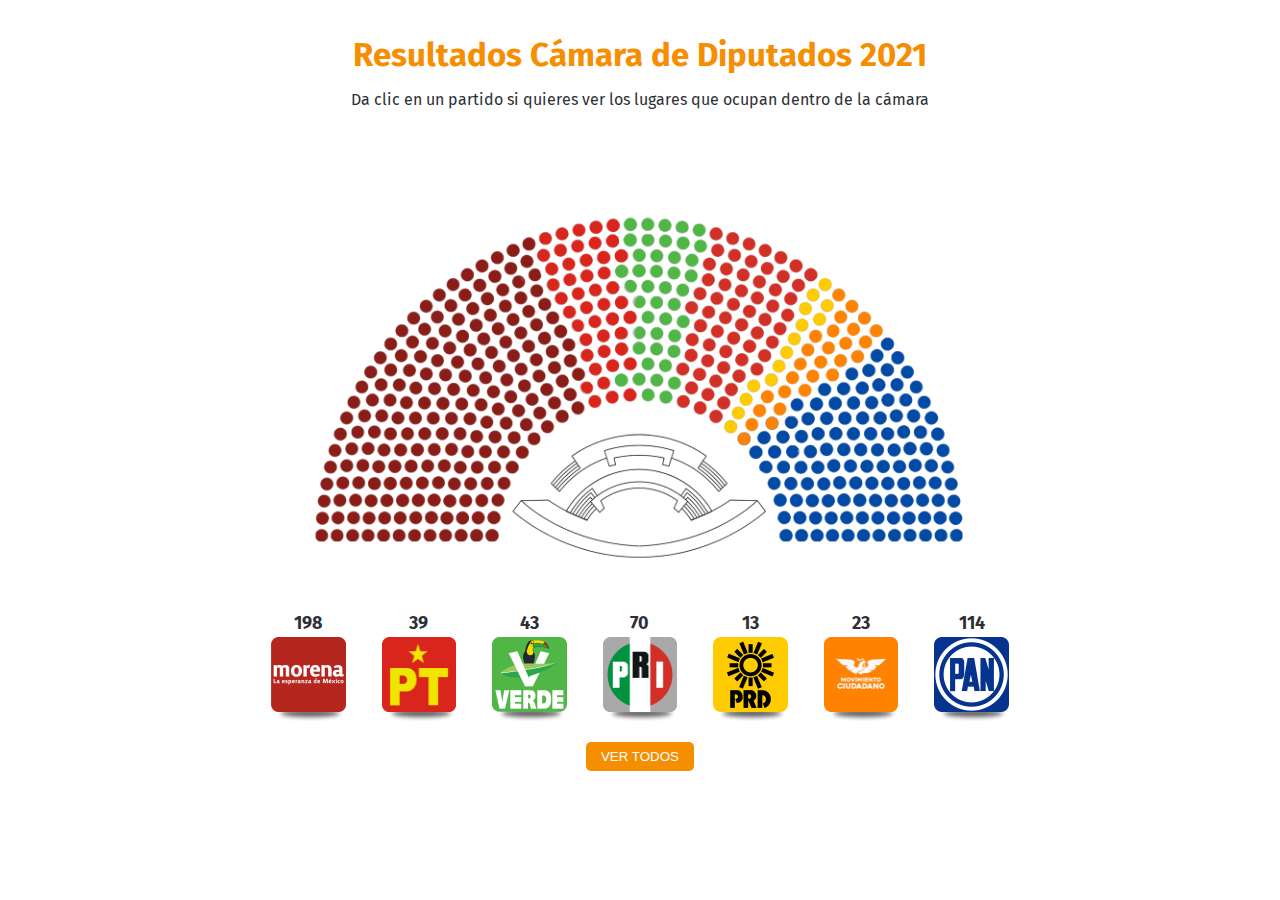
==== commit d0eb210e: "update info component" ====
--- a/docs/index.html
+++ b/docs/index.html
@@ -1 +1 @@
-<!DOCTYPE html><html lang="es"><head><meta charset="UTF-8"><meta name="viewport" content="width=device-width,initial-scale=1,maximum-scale=1,user-scalable=no"><title>Resultados diputados 2021</title><link rel="stylesheet" href="css/styles.min.css"></head><body><div class="container"><h2 class="title">Resultados Cámara de Diputados 2021</h2><p class="text-instructions">Da clic en un partido si quieres ver los lugares que ocupan dentro de la cámara</p><div class="imagen-camara"><img src="img/asientos/camara-img.png" class="img-responsive" alt=""><div class="imagen-camara__asientos asientos"><img src="img/asientos/pan.png" class="img-responsive" alt="" data="pan"> <img src="img/asientos/pri.png" class="img-responsive" alt="" data="pri"> <img src="img/asientos/prd.png" class="img-responsive" alt="" data="prd"> <img src="img/asientos/morena.png" class="img-responsive" alt="" data="morena"> <img src="img/asientos/pv.png" class="img-responsive" alt="" data="pv"> <img src="img/asientos/mc.png" class="img-responsive" alt="" data="mc"> <img src="img/asientos/pes.png" class="img-responsive" alt="" data="pes"> <img src="img/asientos/pt.png" class="img-responsive" alt="" data="pt"></div></div><div class="botones-partidos"><div class="botones-partidos__wrap-boton wrap-button"><span class="botones-partidos__number contador-partido">106 - 117</span><div class="botones-partidos__boton boton-partido" data="pan"><img src="img/pan.png" class="img-responsive" alt=""></div><img src="img/shadow.png" class="shadow-button" alt=""></div><div class="botones-partidos__wrap-boton wrap-button"><span class="botones-partidos__number contador-partido">63 - 75</span><div class="botones-partidos__boton boton-partido" data="pri"><img src="img/pri.png" class="img-responsive" alt=""></div><img src="img/shadow.png" class="shadow-button" alt=""></div><div class="botones-partidos__wrap-boton wrap-button"><span class="botones-partidos__number contador-partido">12 - 21</span><div class="botones-partidos__boton boton-partido" data="prd"><img src="img/prd.png" class="img-responsive" alt=""></div><img src="img/shadow.png" class="shadow-button" alt=""></div><div class="botones-partidos__wrap-boton wrap-button"><span class="botones-partidos__number contador-partido">190 -203</span><div class="botones-partidos__boton boton-partido" data="morena"><img src="img/morena.png" class="img-responsive" alt=""></div><img src="img/shadow.png" class="shadow-button" alt=""></div><div class="botones-partidos__wrap-boton wrap-button"><span class="botones-partidos__number contador-partido">40 - 48</span><div class="botones-partidos__boton boton-partido" data="pv"><img src="img/pv.png" class="img-responsive" alt=""></div><img src="img/shadow.png" class="shadow-button" alt=""></div><div class="botones-partidos__wrap-boton wrap-button"><span class="botones-partidos__number contador-partido">20 - 27</span><div class="botones-partidos__boton boton-partido" data="mc"><img src="img/mc.png" class="img-responsive" alt=""></div><img src="img/shadow.png" class="shadow-button" alt=""></div><div class="botones-partidos__wrap-boton wrap-button"><span class="botones-partidos__number contador-partido">0 - 6</span><div class="botones-partidos__boton boton-partido" data="pes"><img src="img/pes.png" class="img-responsive" alt=""></div><img src="img/shadow.png" class="shadow-button" alt=""></div><div class="botones-partidos__wrap-boton wrap-button"><span class="botones-partidos__number contador-partido">35 - 41</span><div class="botones-partidos__boton boton-partido" data="pt"><img src="img/pt.png" class="img-responsive" alt=""></div><img src="img/shadow.png" class="shadow-button" alt=""></div></div><div class="wrap-button-all"><button class="button-all">Ver todos</button></div></div><script src="js/resources.min.js"></script><script src="js/main.min.js"></script></body></html>+<!DOCTYPE html><html lang="es"><head><meta charset="UTF-8"><meta name="viewport" content="width=device-width,initial-scale=1,maximum-scale=1,user-scalable=no"><title>Resultados diputados 2021</title><link rel="stylesheet" href="css/styles.min.css"></head><body><div class="container"><h2 class="title">Resultados Cámara de Diputados 2021</h2><p class="text-instructions">Da clic en un partido si quieres ver los lugares que ocupan dentro de la cámara</p><div class="imagen-camara"><img src="img/asientos/camara-img.png" class="img-responsive" alt=""><div class="imagen-camara__asientos asientos"><img src="img/asientos/morena.png" class="img-responsive" alt="" data="morena"> <img src="img/asientos/pt.png" class="img-responsive" alt="" data="pt"> <img src="img/asientos/pv.png" class="img-responsive" alt="" data="pv"> <img src="img/asientos/pri.png" class="img-responsive" alt="" data="pri"> <img src="img/asientos/prd.png" class="img-responsive" alt="" data="prd"> <img src="img/asientos/mc.png" class="img-responsive" alt="" data="mc"> <img src="img/asientos/pan.png" class="img-responsive" alt="" data="pan"></div></div><div class="botones-partidos"><div class="botones-partidos__wrap-boton wrap-button"><span class="botones-partidos__number contador-partido">198</span><div class="botones-partidos__boton boton-partido" data="morena"><img src="img/morena.png" class="img-responsive" alt=""></div><img src="img/shadow.png" class="shadow-button" alt=""></div><div class="botones-partidos__wrap-boton wrap-button"><span class="botones-partidos__number contador-partido">39</span><div class="botones-partidos__boton boton-partido" data="pt"><img src="img/pt.png" class="img-responsive" alt=""></div><img src="img/shadow.png" class="shadow-button" alt=""></div><div class="botones-partidos__wrap-boton wrap-button"><span class="botones-partidos__number contador-partido">43</span><div class="botones-partidos__boton boton-partido" data="pv"><img src="img/pv.png" class="img-responsive" alt=""></div><img src="img/shadow.png" class="shadow-button" alt=""></div><div class="botones-partidos__wrap-boton wrap-button"><span class="botones-partidos__number contador-partido">70</span><div class="botones-partidos__boton boton-partido" data="pri"><img src="img/pri.png" class="img-responsive" alt=""></div><img src="img/shadow.png" class="shadow-button" alt=""></div><div class="botones-partidos__wrap-boton wrap-button"><span class="botones-partidos__number contador-partido">13</span><div class="botones-partidos__boton boton-partido" data="prd"><img src="img/prd.png" class="img-responsive" alt=""></div><img src="img/shadow.png" class="shadow-button" alt=""></div><div class="botones-partidos__wrap-boton wrap-button"><span class="botones-partidos__number contador-partido">23</span><div class="botones-partidos__boton boton-partido" data="mc"><img src="img/mc.png" class="img-responsive" alt=""></div><img src="img/shadow.png" class="shadow-button" alt=""></div><div class="botones-partidos__wrap-boton wrap-button"><span class="botones-partidos__number contador-partido">114</span><div class="botones-partidos__boton boton-partido" data="pan"><img src="img/pan.png" class="img-responsive" alt=""></div><img src="img/shadow.png" class="shadow-button" alt=""></div></div><div class="wrap-button-all"><button class="button-all">Ver todos</button></div></div><script src="js/resources.min.js"></script><script src="js/main.min.js"></script></body></html>--- a/docs/css/styles.min.css
+++ b/docs/css/styles.min.css
@@ -1 +1 @@
-@import url("https://fonts.googleapis.com/css2?family=Fira+Sans:wght@300;400;700&display=swap");*{margin:0;padding:0;box-sizing:border-box}body{background-color:#fff;color:#2e3035;font-family:'Fira Sans', sans-serif}.container{width:100%;max-width:768px;margin:0 auto;padding:20px 15px;position:relative}.title{text-align:center;color:#f68e01;padding:15px 0;font-size:1.5625rem}@media screen and (min-width: 47.375rem){.title{font-size:2.0625rem}}.text-instructions{text-align:center}.img-responsive{display:block;width:100%;height:auto;margin:0 auto}.imagen-camara{position:relative;height:250px}.imagen-camara__asientos{position:absolute;top:0;left:0;width:100%;height:100%}.imagen-camara__asientos img{position:absolute;top:0;left:0;width:100%;height:auto}@media screen and (min-width: 47.375rem){.imagen-camara{height:500px}}.botones-partidos{display:-webkit-box;display:-webkit-flex;display:-ms-flexbox;display:flex;-webkit-box-pack:justify;-webkit-justify-content:space-between;-ms-flex-pack:justify;justify-content:space-between;-webkit-flex-wrap:wrap;-ms-flex-wrap:wrap;flex-wrap:wrap}.botones-partidos__wrap-boton{width:calc((100% - 60px) / 4);position:relative;margin-bottom:30px}.botones-partidos__wrap-boton .shadow-button{display:block;width:110%;position:absolute;bottom:-12px;left:-2px;right:0;margin:0 auto}.botones-partidos__boton{cursor:pointer;-webkit-transition:all .2s ease-in-out;transition:all .2s ease-in-out;position:relative;z-index:2}.botones-partidos__boton:hover{-webkit-transform:scale(0.9);-ms-transform:scale(0.9);transform:scale(0.9)}.botones-partidos__number{display:block;text-align:center;font-weight:700;padding:3px 0;font-size:1.125rem}@media screen and (min-width: 47.375rem){.botones-partidos__wrap-boton{width:calc((100% - 210px) / 7)}}.wrap-button-all{display:-webkit-box;display:-webkit-flex;display:-ms-flexbox;display:flex;-webkit-box-pack:center;-webkit-justify-content:center;-ms-flex-pack:center;justify-content:center}.wrap-button-all .button-all{display:inline-block;background-color:#f68e01;color:white;border:none;outline:none !important;text-transform:uppercase;padding:7px 15px;border-radius:5px;cursor:pointer;-webkit-transition:all .2s ease-in-out;transition:all .2s ease-in-out}.wrap-button-all .button-all:hover{opacity:.8}
+@import url("https://fonts.googleapis.com/css2?family=Fira+Sans:wght@300;400;700&display=swap");*{margin:0;padding:0;box-sizing:border-box}body{background-color:#fff;color:#2e3035;font-family:'Fira Sans', sans-serif}.container{width:100%;max-width:768px;margin:0 auto;padding:20px 15px;position:relative}.title{text-align:center;color:#f68e01;padding:15px 0;font-size:1.5625rem}@media screen and (min-width: 47.375rem){.title{font-size:2.0625rem}}.text-instructions{text-align:center}.img-responsive{display:block;width:100%;height:auto;margin:0 auto}.imagen-camara{position:relative;height:250px}.imagen-camara__asientos{position:absolute;top:0;left:0;width:100%;height:100%}.imagen-camara__asientos img{position:absolute;top:0;left:0;width:100%;height:auto}@media screen and (min-width: 47.375rem){.imagen-camara{height:500px}}.botones-partidos{display:-webkit-box;display:-webkit-flex;display:-ms-flexbox;display:flex;-webkit-box-pack:justify;-webkit-justify-content:space-between;-ms-flex-pack:justify;justify-content:space-between;-webkit-flex-wrap:wrap;-ms-flex-wrap:wrap;flex-wrap:wrap}.botones-partidos__wrap-boton{width:calc((100% - 60px) / 4);position:relative;margin-bottom:30px}.botones-partidos__wrap-boton .shadow-button{display:block;width:110%;position:absolute;bottom:-12px;left:-2px;right:0;margin:0 auto}.botones-partidos__boton{cursor:pointer;-webkit-transition:all .2s ease-in-out;transition:all .2s ease-in-out;position:relative;z-index:2}.botones-partidos__boton:hover{-webkit-transform:scale(0.9);-ms-transform:scale(0.9);transform:scale(0.9)}.botones-partidos__number{display:block;text-align:center;font-weight:700;padding:3px 0;font-size:1.125rem}@media screen and (min-width: 47.375rem){.botones-partidos__wrap-boton{width:calc((100% - 140px) / 8)}}.wrap-button-all{display:-webkit-box;display:-webkit-flex;display:-ms-flexbox;display:flex;-webkit-box-pack:center;-webkit-justify-content:center;-ms-flex-pack:center;justify-content:center}.wrap-button-all .button-all{display:inline-block;background-color:#f68e01;color:white;border:none;outline:none !important;text-transform:uppercase;padding:7px 15px;border-radius:5px;cursor:pointer;-webkit-transition:all .2s ease-in-out;transition:all .2s ease-in-out}.wrap-button-all .button-all:hover{opacity:.8}
